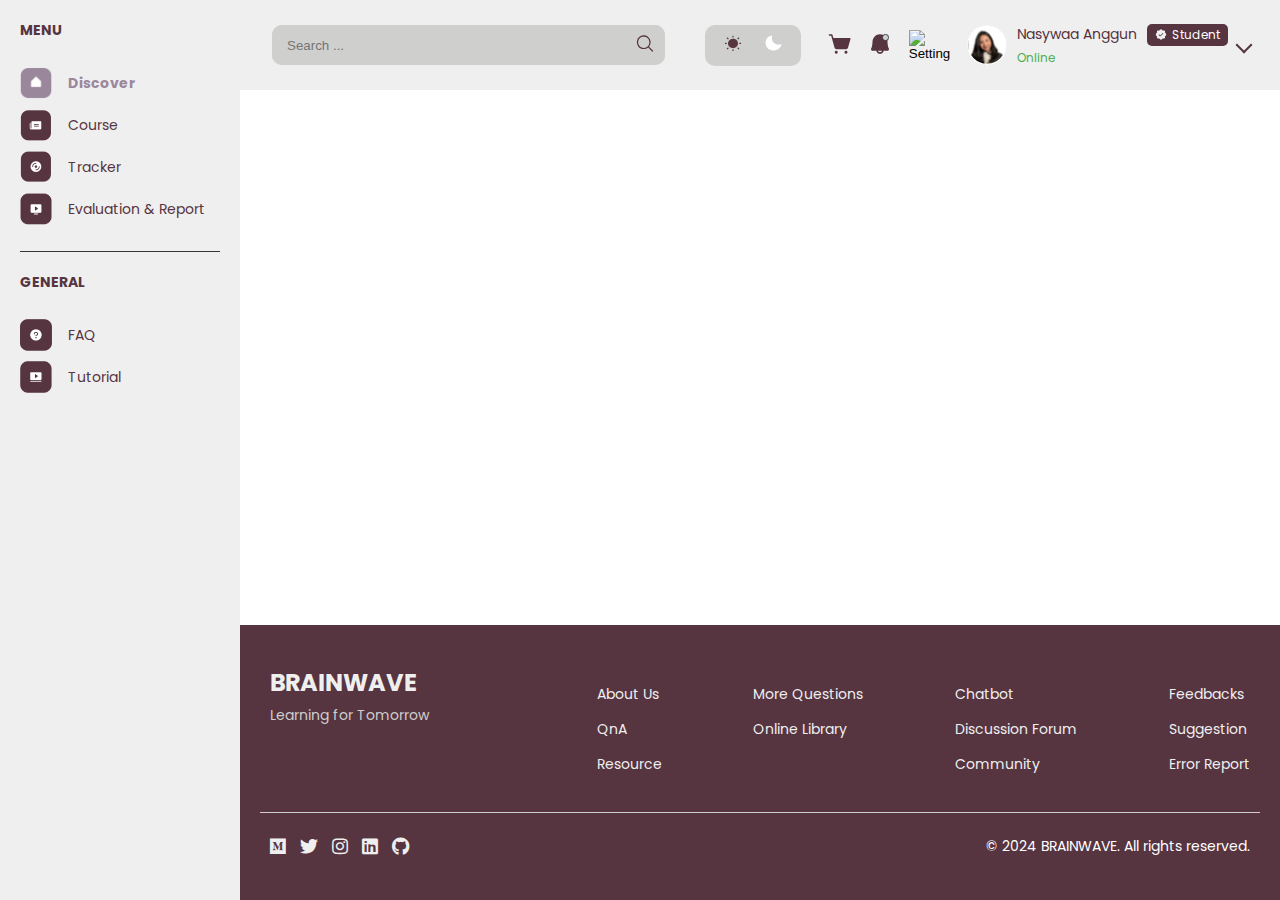
==== index.html @ f59d1aa6 "initial commit" ====
<!DOCTYPE html>
<html lang="en">
    <head>
        <meta charset="UTF-8">
        <!--supaya responsif diberbagai device-->
        <meta name="viewport" content="width=device-width, initial-scale=1.0"> 
        
        <!--bagaimana internet explorer merender-->
        <meta http-equiv="X-UA-Compatible" content="ie=edge">
        
        <!--menampilkan judul untuk tab-->
        <title>Brainwave - Discover</title>
        
        <!--menggunakan file CSS eksternal-->
        <link rel="stylesheet" href="style.css">
        
        <!--import font dan icon yang diinginkan-->
        <link href="https://fonts.googleapis.com/css2?family=Poppins:wght@400;600;700&display=swap" rel="stylesheet">
        <link rel="stylesheet" href="https://cdnjs.cloudflare.com/ajax/libs/font-awesome/5.15.3/css/all.min.css">
    </head>

    <body>
        <header>
            <nav class="navigation_bar">
                <div class="brainwave_logo">
                    <img src="assets/images/Logo Brainwave.svg" alt="Brainwave_Logo">
                </div>

                <div class="search_bar">
                    <input type="text" placeholder="Search ...">
                    <button class="search_icon">
                        <!--kalau icon gagal diload, maka akan mengeluarkan text search-->
                        <img src="assets/icons/Search.svg" alt="Search">
                    </button>
                </div>

                <div class="appearance_mode">
                    <button class="light_mode">
                        <img src="assets/icons/Light Mode.svg">
                    </button>
                    <button class="dark_mode">
                        <img src="assets/icons/Dark Mode.svg">
                    </button>
                </div>

                <div class="more_icons">
                    <button class="cart_icon">
                        <img src="assets/icons/Cart.svg" alt="Cart">
                    </button>

                    <button class="notification_icon">
                        <img src="assets/icons/Notification.svg" alt="Notification">
                    </button>

                    <button class="setting_icon">
                        <img src="assets/icons/setting.svg" alt="Setting">
                    </button>
                </div>

                <div class="user_info">
                    <img src="assets/icons/User Profile.svg" alt="User Profile" class="user_image">
                    <div class="user_details">
                        <div class="user_name_badge">
                            <span class="user_name">Nasywaa Anggun</span>
                            <div class="user_badge">
                                <img src="assets/icons/Verified.svg" alt="Verified" class="verified_icon">
                                <div class="user_role">Student</div>
                            </div>
                        </div>
                        <span class="user_status">Online</span>
                    </div>
                    <button class="dropdown_button">
                        <i class="arrow_down"></i>
                    </button>
                </div>                                           
            </nav>
        </header>

        <div class="main_layout">
            <aside class="sidebar">
                <div class="sidebar_menu">MENU</div>
                <ul class="menu">
                    <li><a href="index.html" class="menu-item discover active">
                        <img src="assets/icons/Discover Icon Click.png" alt="Discover Icon" class="menu-icon"> Discover
                    </a></li>
                    <li><a href="computational.html" class="menu-item course">
                        <img src="assets/icons/Course Icon.png" alt="Course Icon" class="menu-icon"> Course
                    </a></li>
                    <li><a href="tracker.html" class="menu-item tracker">
                        <img src="assets/icons/Tracker Icon.png" alt="Tracker Icon" class="menu-icon"> Tracker
                    </a></li>
                    <li><a href="evaluation.html" class="menu-item evaluation">
                        <img src="assets/icons/Evaluation Icon.png" alt="Evaluation Icon" class="menu-icon"> Evaluation & Report
                    </a></li>
                </ul>

                <hr class="hr-divider">
        
                <div class="sidebar_general">GENERAL</div>
                <ul class="general-menu">
                    <li><a href="faq.html" class="menu-item faq">
                        <img src="assets/icons/FAQ Icon.png" alt="FAQ Icon" class="menu-icon"> FAQ
                    </a></li>
                    <li><a href="tutorial.html" class="menu-item tutorial">
                        <img src="assets/icons/Tutorial Icon.png" alt="Tutorial Icon" class="menu-icon"> Tutorial
                    </a></li>
                </ul>
            </aside>
        </div>        

        <main>

        </main>

        <footer class="site_footer">
            <div class="footer_content">
                <!-- Bagian Kiri: Logo dan Slogan -->
                <div class="footer_logo_section">
                    <div class="footer_logo">BRAINWAVE</div>
                    <div class="footer_slogan">Learning for Tomorrow</div>
                </div>
        
                <!-- Bagian Tengah: Links -->
                <div class="footer_links">
                    <div class="footer_column">
                        <ul>
                            <li><a href="#">About Us</a></li>
                            <li><a href="#">QnA</a></li>
                            <li><a href="#">Resource</a></li>
                        </ul>
                    </div>
                    <div class="footer_column">
                        <ul>
                            <li><a href="#">More Questions</a></li>
                            <li><a href="#">Online Library</a></li>
                        </ul>
                    </div>
                    <div class="footer_column">
                        <ul>
                            <li><a href="#">Chatbot</a></li>
                            <li><a href="#">Discussion Forum</a></li>
                            <li><a href="#">Community</a></li>
                        </ul>
                    </div>
                    <div class="footer_column">
                        <ul>
                            <li><a href="#">Feedbacks</a></li>
                            <li><a href="#">Suggestion</a></li>
                            <li><a href="#">Error Report</a></li>
                        </ul>
                    </div>
                </div>
            </div>
        
            <hr class="footer_divider">
    
            <div class="footer_social_copyright">
                <div class="footer_social">
                    <a href="https://nasywaanaa.medium.com/"><i class="fab fa-medium"></i></a>
                    <a href="https://x.com/naslifecycle"><i class="fab fa-twitter"></i></a>
                    <a href="https://instagram.com/nasywaanaa"><i class="fab fa-instagram"></i></a>
                    <a href="https://www.linkedin.com/in/nasywaa-anggun-athiefah-987b72262/"><i class="fab fa-linkedin"></i></a>
                    <a href="https://github.com/nasywaanaa"><i class="fab fa-github"></i></a>
                </div>
                <div class="footer_copyright">
                    &copy; 2024 BRAINWAVE. All rights reserved.
                </div>
            </div>
        </footer>
        
    </body>
</html>
---- style.css ----
html, body {
    height: 100%;
}

/*Global Settings*/
body {
    font-family: 'Poppins', sans-serif;
    margin: 0;
    padding: 0;
    box-sizing: border-box;
    display: flex;
    flex-direction: column;
    min-height: 100vh;
}   

/*Navigation Bar*/
.navigation_bar {
    display: flex;
    align-items: center;
    justify-content: space-between; 
    background-color: #EFEFEF;
    padding: 0 20px; 
    height: 90px;
    gap: 20px; 
}

.brainwave_logo img {
    width: 200px;
    height: auto;
    max-width: 100%;
    display: block; 
}

/* Search Bar */
.search_bar {
    position: relative; 
    flex: 1;
    height: 40px;
    background-color: #CFCFCD;
    border-radius: 10px;
    display: flex;
    align-items: center;
    margin-left:32px;
}

.search_bar input {
    width: 100%; 
    height: 100%;
    background-color: #CFCFCD;
    border-radius: 10px;
    border: none;
    padding-left: 15px;
    padding-right: 40px;
    box-sizing: border-box;
}

.search_icon {
    position: absolute;
    right: 10px; 
    top: 50%; 
    transform: translateY(-50%);
    background: none;
    border: none;
    cursor: pointer;
    padding: 0;
}

.search_icon img {
    width: 20px;
    height: auto;
}

.appearance_mode {
    display: flex;
    align-items: center;
    justify-content: center;
    background-color: #CFCFCD;
    border-radius: 10px;
    padding: 5px;
    width: 86px;
    height: 31px;
    margin-left: 20px; 
    gap: 20px; 
}

.appearance_mode button {
    background: none;
    border: none;
    padding: 0;
    cursor: pointer;
}

.appearance_mode img {
    width: 20px;
    height: auto;
}

.more_icons{
    display: flex;
    align-items: center;
    justify-content: center;
    border-radius: 10px;
    padding: 5px;
    width: 86px;
    height: 31px;
    margin-left: 20px; 
    gap: 20px;     
}

.more_icons button {
    background: none;
    border: none;
    padding: 0;
    cursor: pointer;
}

/*User Info*/
.user_info {
    display: flex;
    align-items: center;
    gap: 10px; 
    background-color: #EFEFEF;
    padding: 10px; 
    border-radius: 10px;
}

.user_image {
    width: 40px; 
    height: 40px;
    border-radius: 50%;
}

.user_details {
    display: flex;
    flex-direction: column;
    align-items: flex-start;
    gap: 3px; 
}

.user_name_badge {
    display: flex;
    align-items: center;
    gap: 10px; 
}

.user_name {
    font-size: 14px;
    color: #563440;
}

.user_badge {
    display: flex;
    align-items: center; 
    gap: 5px;
    background-color: #563440;
    color: white;
    padding: 2px 8px;
    border-radius: 5px;
    font-size: 12px;
}

.verified_icon {
    width: 12px; 
    height: auto;
}

.user_role {
    display: inline-block;
}

.user_status {
    font-size: 12px;
    color: #4CAF50; 
    margin-top: 0; 
}

.dropdown_button {
    background: none;
    border: none;
    cursor: pointer;
    padding: 0;
    display: flex;
    align-items: center;
}

.arrow_down {
    border: solid #563440;
    border-width: 0 2px 2px 0;
    display: inline-block;
    padding: 5px;
    transform: rotate(45deg);
}

/*Sidebar*/
.sidebar {
    background-color: #EFEFEF;
    padding: 20px;
    width: 200px;
    height: 100vh; 
    display: flex;
    flex-direction: column;
    justify-content: flex-start;
    position: fixed;
    top: 0;
    left: 0;
}

.sidebar_menu, .sidebar_general {
    font-weight: bold;
    font-size: 14px;
    color: #563540;
    margin-bottom: 10px;
}

.sidebar_general {
    margin-top: 10px; 
    margin-bottom: 10px; 
}

.hr-divider {
    border: none;
    border-top: 1px solid #34373C; 
    margin: 10px 0; 
    width: 100%; 
    margin-left: auto; 
    margin-right: auto;
}

ul.menu, ul.general-menu {
    list-style: none; 
    padding: 0;
}

li {
    margin-bottom: 10px;
}

ul.menu li:last-child {
    margin-bottom: 0px;
}

.menu-item {
    text-decoration: none; 
    color: #563440; 
    display: flex; 
    align-items: center;
    gap: 16px; 
    font-size: 14px;
}

.menu-item:hover {
    color: #7A3B69; 
    font-weight: bold;
}

.menu-icon {
    width: 32px;
    height: 32px;
}

.menu-item.active {
    font-weight: bold;
    color: #9A879C; 
}

/*Main Layout*/
.main_layout {
    flex-grow: 1;
    margin-left: 200px;
    padding: 20px;
}

/* Footer Styling */
.site_footer {
    background-color: #563440;
    color: #EFEFEF; 
    padding: 40px 20px;
    font-family: 'Poppins', sans-serif;
    max-width: calc(100% - 280px);
    margin-left: auto; 
    margin-right: 0;
    width: 100%;
}

.footer_content {
    display: flex;
    justify-content: space-between;
    flex-wrap: wrap;
    max-width: 1200px;
    margin: 0 auto;
    padding: 0 10px;
}


.footer_logo_section {
    flex: 1;
}

.footer_logo {
    font-size: 24px;
    font-weight: bold;
}

.footer_slogan {
    font-size: 14px;
    margin-top: 5px;
    color: #CFCFCD;
}

.footer_links {
    display: flex;
    flex: 2;
    justify-content: space-between;
}

.footer_column ul {
    list-style: none;
    padding: 0;
}

.footer_column li {
    margin-bottom: 10px;
}

.footer_column a {
    text-decoration: none;
    color: #EFEFEF;
    font-size: 14px;
}

.footer_column a:hover {
    font-weight: bold;
}

.footer_divider {
    border: none;
    border-top: 1px solid #CFCFCD;
    margin: 20px 0;
}

.footer_social_copyright {
    display: flex;
    justify-content: space-between;
    align-items: center;
    max-width: 1200px;
    margin: 0 auto;
    padding: 0 10px;
}

.footer_social a {
    color: #EFEFEF;
    margin-right: 10px;
    font-size: 18px;
}

.footer_social a:hover {
    color: #9A879C; 
    font-weight: bold;
}

.footer_copyright {
    font-size: 14px;
    color: #FFFF;
}
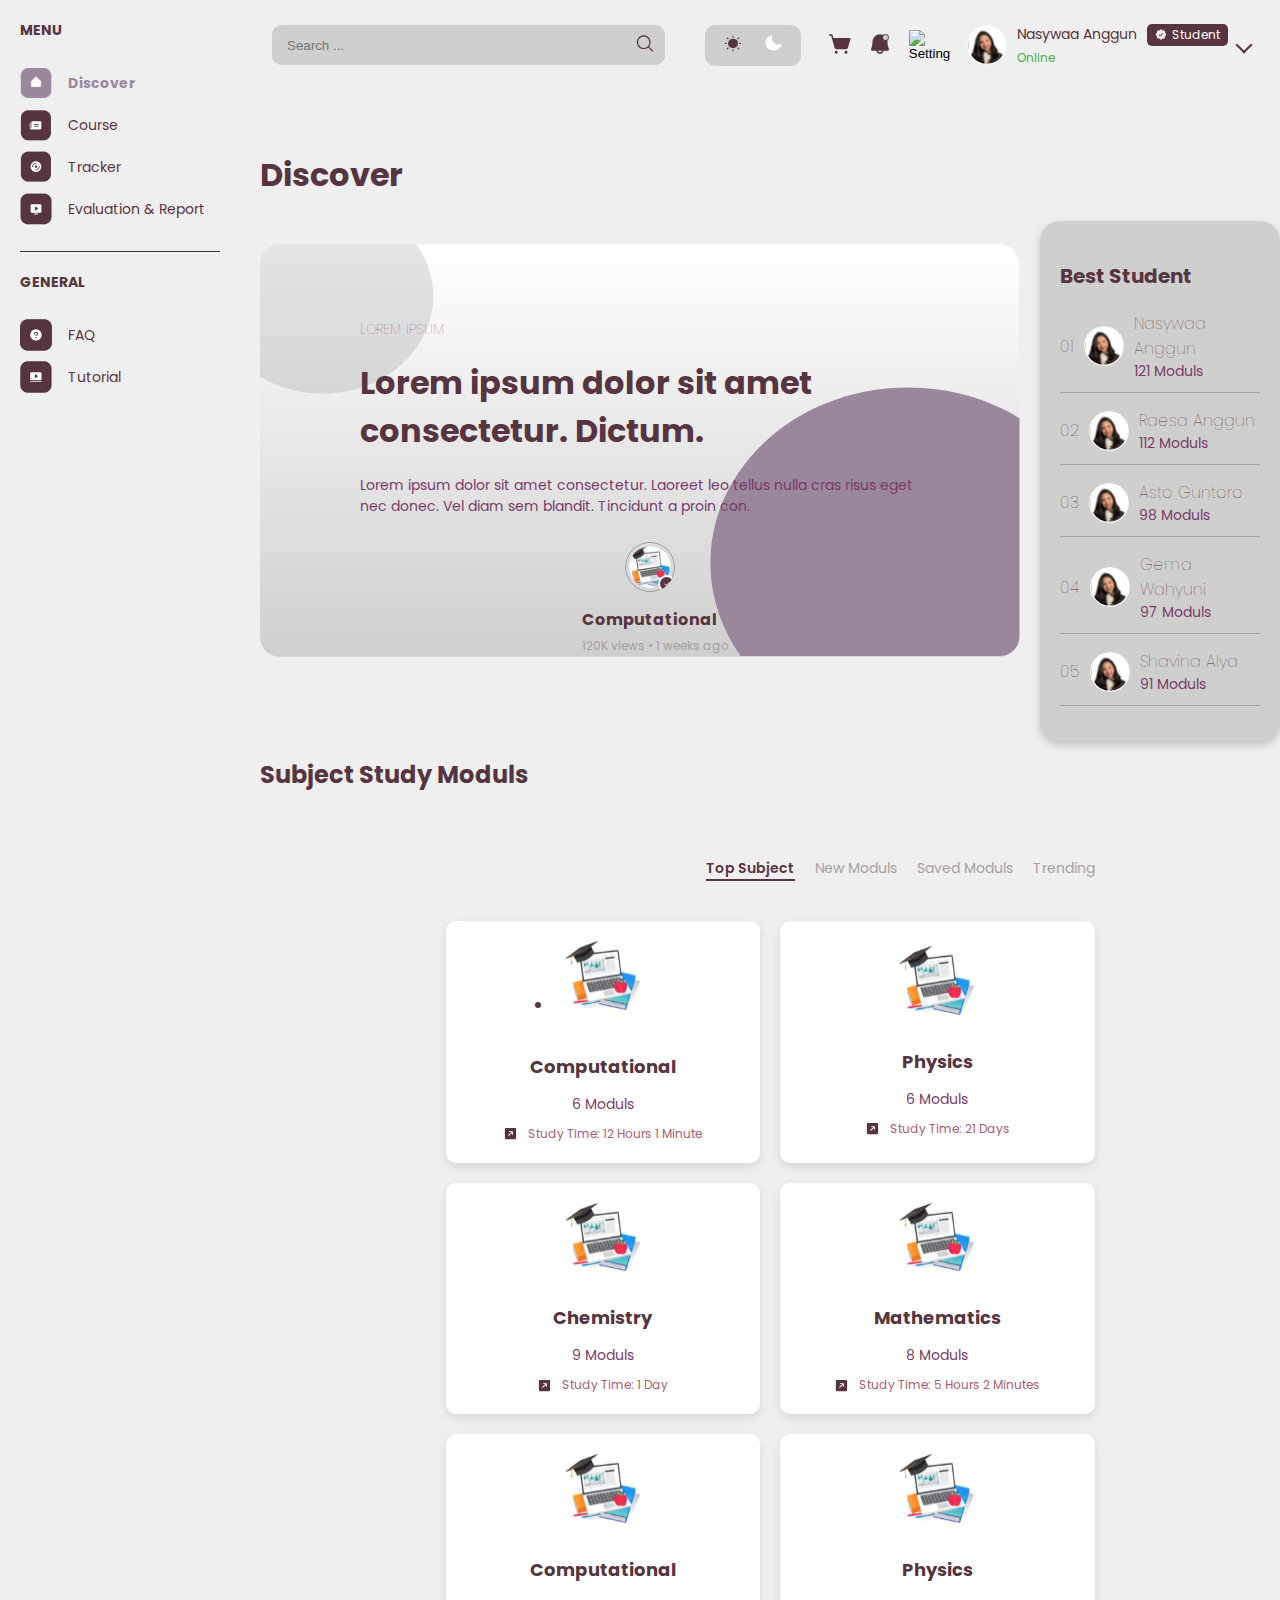
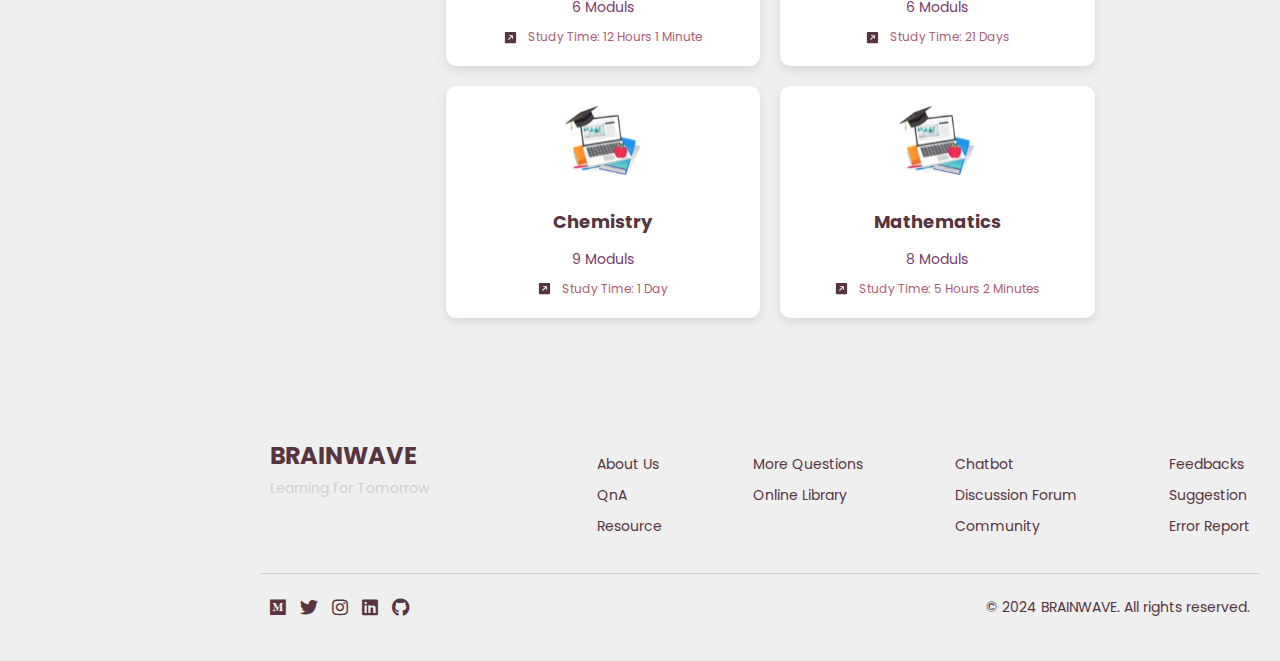
==== commit 4da4c9e2: "update discover, subject, faq, tutorial" ====
--- a/index.html
+++ b/index.html
@@ -108,9 +108,193 @@
             </aside>
         </div>        
 
+        <div class="discover_heading">
+            <h1>Discover</h1>
+        </div>
+
+
         <main>
-
+            <div class="discover_main">
+                <div class="slider">
+                    <div class="slide active">
+                        <div class="content">
+                            <h4>LOREM IPSUM</h4>
+                            <h1>Lorem ipsum dolor sit amet consectetur. Dictum.</h1>
+                            <p>Lorem ipsum dolor sit amet consectetur. Laoreet leo tellus nulla cras risus eget nec donec. Vel diam sem blandit. Tincidunt a proin con.</p>
+                            <div class="course-info">
+                                <img src="assets/icons/Computational.svg" alt="Computational">
+                                <div>
+                                    <h5>Computational</h5>
+                                    <p>120K views &bull; 1 weeks ago</p>
+                                </div>
+                            </div>
+                        </div>
+                    </div>
+                </div>
+                <div class="best-student">
+                    <h3>Best Student</h3>
+                    <ul>
+                        <li>
+                            <span class="student-rank">01</span>
+                            <img src="assets/icons/User Profile.svg" alt="Nasywaa Anggun" class="student-img">
+                            <div class="student-details">
+                                <span class="student-name">Nasywaa Anggun</span>
+                                <span class="student-income">121 Moduls</span>
+                            </div>
+                        </li>
+                        <li>
+                            <span class="student-rank">02</span>
+                            <img src="assets/icons/User Profile.svg" alt="Raesa Anggun" class="student-img">
+                            <div class="student-details">
+                                <span class="student-name">Raesa Anggun</span>
+                                <span class="student-income">112 Moduls</span>
+                            </div>
+                        </li>
+                        <li>
+                            <span class="student-rank">03</span>
+                            <img src="assets/icons/User Profile.svg" alt="Asto Guntoro" class="student-img">
+                            <div class="student-details">
+                                <span class="student-name">Asto Guntoro</span>
+                                <span class="student-income">98 Moduls</span>
+                            </div>
+                        </li>
+                        <li>
+                            <span class="student-rank">04</span>
+                            <img src="assets/icons/User Profile.svg" alt="Gema Wahyuni" class="student-img">
+                            <div class="student-details">
+                                <span class="student-name">Gema Wahyuni</span>
+                                <span class="student-income">97 Moduls</span>
+                            </div>
+                        </li>
+                        <li>
+                            <span class="student-rank">05</span>
+                            <img src="assets/icons/User Profile.svg" alt="Shavina Alya" class="student-img">
+                            <div class="student-details">
+                                <span class="student-name">Shavina Alya</span>
+                                <span class="student-income">91 Moduls</span>
+                            </div>
+                        </li>
+                    </ul>
+                </div>
+                
+            </div>
+        </main>   
+        
+        <div class="subject_heading">
+            <h1>Subject Study Moduls</h1>
+        </div>
+
+        <main>
+            <div class="subject_study_moduls">
+                <div class="subject_heading">
+                    <div class="tabs">
+                        <span class="active">Top Subject</span>
+                        <span>New Moduls</span>
+                        <span>Saved Moduls</span>
+                        <span>Trending</span>
+                    </div>
+                </div>
+                
+                <div class="subjects_grid">
+                    <!-- Individual Subject Cards -->
+                    <div class="subject_card">
+                        <li><a href="computational.html" class="menu-item faq">
+                            <img src="assets/icons/Computer.svg" alt="Mathematics" class="subject_img">
+                        </a></li>
+                        <div class="subject_details">
+                            <h3>Computational</h3>
+                            <p>6 Moduls</p>
+                            <div class="study_info">
+                                <img src="assets/icons/Study Time.svg" alt="Study Time Icon">
+                                <span>Study Time: 12 Hours 1 Minute</span>
+                            </div>
+                        </div>
+                    </div>
+    
+                    <div class="subject_card">
+                        <img src="assets/icons/Computer.svg" alt="Physics" class="subject_img">
+                        <div class="subject_details">
+                            <h3>Physics</h3>
+                            <p>6 Moduls</p>
+                            <div class="study_info">
+                                <img src="assets/icons/Study Time.svg" alt="Study Time Icon">
+                                <span>Study Time: 21 Days</span>
+                            </div>
+                        </div>
+                    </div>
+    
+                    <div class="subject_card">
+                        <img src="assets/icons/Computer.svg" alt="Chemistry" class="subject_img">
+                        <div class="subject_details">
+                            <h3>Chemistry</h3>
+                            <p>9 Moduls</p>
+                            <div class="study_info">
+                                <img src="assets/icons/Study Time.svg" alt="Study Time Icon">
+                                <span>Study Time: 1 Day</span>
+                            </div>
+                        </div>
+                    </div>
+                    <div class="subject_card">
+                        <img src="assets/icons/Computer.svg" alt="Chemistry" class="subject_img">
+                        <div class="subject_details">
+                            <h3>Mathematics</h3>
+                            <p>8 Moduls</p>
+                            <div class="study_info">
+                                <img src="assets/icons/Study Time.svg" alt="Study Time Icon">
+                                <span>Study Time: 5 Hours 2 Minutes</span>
+                            </div>
+                        </div>
+                    </div>
+                    <div class="subject_card">
+                        <img src="assets/icons/Computer.svg" alt="Mathematics" class="subject_img">
+                        <div class="subject_details">
+                            <h3>Computational</h3>
+                            <p>6 Moduls</p>
+                            <div class="study_info">
+                                <img src="assets/icons/Study Time.svg" alt="Study Time Icon">
+                                <span>Study Time: 12 Hours 1 Minute</span>
+                            </div>
+                        </div>
+                    </div>
+    
+                    <div class="subject_card">
+                        <img src="assets/icons/Computer.svg" alt="Physics" class="subject_img">
+                        <div class="subject_details">
+                            <h3>Physics</h3>
+                            <p>6 Moduls</p>
+                            <div class="study_info">
+                                <img src="assets/icons/Study Time.svg" alt="Study Time Icon">
+                                <span>Study Time: 21 Days</span>
+                            </div>
+                        </div>
+                    </div>
+    
+                    <div class="subject_card">
+                        <img src="assets/icons/Computer.svg" alt="Chemistry" class="subject_img">
+                        <div class="subject_details">
+                            <h3>Chemistry</h3>
+                            <p>9 Moduls</p>
+                            <div class="study_info">
+                                <img src="assets/icons/Study Time.svg" alt="Study Time Icon">
+                                <span>Study Time: 1 Day</span>
+                            </div>
+                        </div>
+                    </div>
+                    <div class="subject_card">
+                        <img src="assets/icons/Computer.svg" alt="Chemistry" class="subject_img">
+                        <div class="subject_details">
+                            <h3>Mathematics</h3>
+                            <p>8 Moduls</p>
+                            <div class="study_info">
+                                <img src="assets/icons/Study Time.svg" alt="Study Time Icon">
+                                <span>Study Time: 5 Hours 2 Minutes</span>
+                            </div>
+                        </div>
+                    </div>
+                </div>
+            </div>
         </main>
+
 
         <footer class="site_footer">
             <div class="footer_content">
--- a/style.css
+++ b/style.css
@@ -145,14 +145,14 @@
 
 .user_name {
     font-size: 14px;
-    color: #563440;
+    color: #563540;
 }
 
 .user_badge {
     display: flex;
     align-items: center; 
     gap: 5px;
-    background-color: #563440;
+    background-color: #563540;
     color: white;
     padding: 2px 8px;
     border-radius: 5px;
@@ -184,7 +184,7 @@
 }
 
 .arrow_down {
-    border: solid #563440;
+    border: solid #563540;
     border-width: 0 2px 2px 0;
     display: inline-block;
     padding: 5px;
@@ -241,7 +241,7 @@
 
 .menu-item {
     text-decoration: none; 
-    color: #563440; 
+    color: #563540; 
     display: flex; 
     align-items: center;
     gap: 16px; 
@@ -270,18 +270,23 @@
     padding: 20px;
 }
 
-/* Footer Styling */
+/* Footer */
 .site_footer {
-    background-color: #563440;
-    color: #EFEFEF; 
+    margin-top: 50px;
+}
+
+.site_footer {
+    background-color: #CFCFCD;
+    color: #EFEFEF;
     padding: 40px 20px;
     font-family: 'Poppins', sans-serif;
     max-width: calc(100% - 280px);
-    margin-left: auto; 
+    margin-left: auto;
     margin-right: 0;
     width: 100%;
-}
-
+    position: relative;
+    bottom: 0;
+}
 .footer_content {
     display: flex;
     justify-content: space-between;
@@ -362,3 +367,1103 @@
     font-size: 14px;
     color: #FFFF;
 }
+
+/*Quiz page*/
+body, .quiz_box, .question_label, .input_label, .output_label, .answer_label, 
+.quiz_navigation button, .sidebar, .site_footer, .server_time_container, 
+.number {
+    background-color: #EFEFEF;
+    color: #563540; 
+}
+
+.quiz_navigation .retry_button, .quiz_navigation .back_button {
+    background-color: #EFEFEF; 
+    color: #563540;
+}
+
+.quiz_navigation .check_button, .quiz_navigation .next_button {
+    background-color: #563540; 
+    color: white; 
+}
+
+.footer_social a, .footer_column a {
+    color: #563540; 
+}
+
+.menu-item, .footer_copyright {
+    color: #563540;
+}
+
+.sidebar {
+    background-color: #EFEFEF; 
+}
+
+.site_footer {
+    background-color: #EFEFEF; 
+}
+
+
+.number {
+    background-color: rgba(86, 53, 64, 0.42); 
+}
+
+.number.green {
+    background-color: green !important;
+    color: white !important;
+}
+
+.number.orange {
+    background-color: orange !important;
+    color: white !important;
+}
+
+.number.red {
+    background-color: red !important;
+    color: white !important;
+}
+
+.number.active {
+    background-color: #563540 !important; /* Original active purple color */
+}
+
+
+.question_label, .input_label, .output_label, .answer_label {
+    background-color: #563540;
+    color: white;
+}
+
+.quiz_heading {
+    margin-left: 260px; 
+    margin-top: 0px;
+}
+
+.quiz_heading h1 {
+    font-size: 40px;
+    color: #563540;
+    margin-top: 0px;
+    padding-top: 0px;
+}
+
+main {
+    display: flex;
+    justify-content: space-between;
+    margin-left: 260px;
+    max-width: calc(100% - 240px); 
+    padding-top: 0px;
+    margin-top: 0px;
+}
+
+.quiz_box {
+    background-color: #CFCFCD;
+    padding: 20px;
+    border-radius: 20px;
+    box-shadow: 0 4px 8px rgba(0, 0, 0, 0.2);
+    width: 100%;
+    max-width: 800px; 
+    height: auto;
+    text-align: left;
+    margin-bottom: 40px; 
+}
+
+.quiz_box h2,
+.quiz_box .time_limit,
+.quiz_box .memory_limit {
+    text-align: center; 
+    color: #563540; 
+}
+
+
+.question_label, .input_label, .output_label, .answer_label {
+    display: inline-block;
+    background-color: #563540;
+    color: white;
+    width: 97px;  
+    height: 22px;  
+    font-weight: bold;
+    text-align: center;
+    border-radius: 5px;
+    margin-bottom: 10px;
+    font-size: 14px; 
+    line-height: 22px;
+}
+
+textarea {
+    width: 100%; 
+    padding: 10px;
+    border-radius: 10px;
+    border: none;
+    background-color: #EFEFEF;
+    resize: none; 
+    overflow: hidden; 
+    font-size: 16px;
+    box-sizing: border-box;
+    min-height: 50px; 
+    margin-bottom: 20px; 
+}
+
+.quiz_navigation {
+    display: flex;
+    justify-content: flex-end; 
+    gap: 10px; 
+    justify-content: space-between;
+}
+
+.quiz_navigation_left, .quiz_navigation_right {
+    display: flex;
+    gap: 10px;
+}
+
+.quiz_navigation_left {
+    justify-content: flex-start;
+}
+
+.quiz_navigation_right {
+    justify-content: flex-end;
+}
+
+.quiz_navigation button {
+    padding: 10px 20px;
+    background-color: #563540;
+    color: white;
+    width: 150px; 
+    height: 40px;
+    border: none;
+    border-radius: 10px;
+    margin: 10px 0; 
+    cursor: pointer;
+    font-weight: bold;
+    font-size: 14px;
+}
+
+.quiz_navigation button:hover {
+    background-color: #9A879C;
+    color: #FFFFFF;
+}
+
+.quiz_navigation .check_button, 
+.quiz_navigation .next_button {
+    width: 150px; 
+}
+
+.quiz_navigation .retry_button, 
+.quiz_navigation .back_button {
+    background-color: #FFFFFF; 
+    color: #563540; 
+}
+
+.quiz_sidebar {
+    width: 30%; 
+    margin-left: 20px;
+}
+
+.question_info_box {
+    background-color: #CFCFCD;
+    padding: 20px;
+    border-radius: 10px;
+    box-shadow: 0 4px 8px rgba(0, 0, 0, 0.2);
+    margin-bottom: 20px;
+    color: #563540;
+}
+
+.question_numbers {
+    margin-bottom: 20px;
+}
+
+.numbers_grid {
+    display: grid;
+    grid-template-columns: repeat(5, 1fr); 
+    gap: 10px;
+}
+
+.number {
+    padding: 10px;
+    background-color: rgba(86, 53, 64, 0.42);
+    color: #FFFF;
+    border: none;
+    border-radius: 5px;
+    cursor: pointer;
+    text-align: center;
+    font-size: 14px;
+    width: 40px;
+    height: 40px;
+}
+
+.number.active {
+    background-color: #563540;
+    color: white;
+}
+
+.number:hover{
+    background-color: #563540;
+}
+
+.exam_info {
+    margin-top: 20px;
+    background-color: #CFCFCD;
+    color: #563540;
+}
+
+
+.server_time_container {
+    background-color: #9A879C;
+    color: white;
+    border-radius: 30px;
+    display: flex;
+    justify-content: space-between;
+    align-items: center;
+    height: 55px; 
+    padding: 0 15px;
+    box-sizing: border-box;
+    line-height: 55px; 
+    margin-bottom: 20px;
+}
+
+
+.server_time {
+    font-size: 14px;
+    font-weight: bold;
+}
+
+.course_info, .exam_type {
+    margin-top: 20px; 
+}
+
+.course_info p, .exam_type p {
+    font-size: 12px;
+    color: #563540;
+    margin-bottom: 0px; 
+}
+
+.course_info strong, .exam_type strong {
+    font-size: 14px;
+    color: #563540;
+    margin-top: 0; 
+    line-height: 1.2; 
+}
+
+.grade_box {
+    background-color: #9A879C; /* Match the color from the second image */
+    border-radius: 10px;
+    padding: 20px;
+    text-align: left;
+    margin-top: 20px;
+    box-shadow: 0 4px 8px rgba(0, 0, 0, 0.2);
+    width: 100%;
+    box-sizing: border-box;
+}
+
+.grade_row, .case_row {
+    display: flex;
+    justify-content: space-between;
+    align-items: center;
+    margin-bottom: 8px;
+}
+
+.grade_title {
+    display: inline-block;
+    background-color: #563540;
+    color: white;
+    width: 97px;  
+    height: 22px;  
+    font-weight: bold;
+    text-align: center;
+    border-radius: 5px;
+    margin-bottom: 10px;
+    font-size: 14px; 
+    line-height: 22px;
+}
+
+.grade_value {
+    color: #563540;
+    font-size: 16px;
+    font-weight: bold;
+}
+
+.case_label {
+    color: #563540;
+    font-size: 14px;
+}
+
+.case_value {
+    color: #563540;
+    font-size: 14px;
+}
+
+/*Evaluation*/
+.report_overview {
+    display: grid;
+    grid-template-columns: repeat(4, 1fr); /* Tampilkan 4 kolom */
+    grid-gap: 20px;
+    width: 100%;
+    margin-top: 10px;
+    margin-bottom: 10px;
+}
+
+.evaluation_heading {
+    margin-left: 260px; 
+    margin-top: 0px;
+}
+
+.report_overview {
+    display: grid;
+    grid-template-columns: repeat(4, 1fr); /* Membagi ruang menjadi 4 bagian yang sama */
+    grid-gap: 40px; /* Jarak antar kotak */
+    width: 98%; /* Memanfaatkan lebar penuh */
+    margin-top: 10px;
+}
+
+.overview_card {
+    background-color: #CFCFCD;
+    padding: 10px;
+    height: 110px;
+    border-radius: 20px;
+    box-shadow: 0 2px 10px rgba(0, 0, 0, 0.2);
+    text-align: left;
+    position: relative;
+    width: 100%; /* Membuat card menyesuaikan dengan lebar kolom grid */
+}
+
+.overview_title {
+    display: flex;
+    align-items: center; /* Supaya gambar dan teks sejajar vertikal */
+    margin-bottom: 10px; /* Beri jarak antara judul dan paragraf */
+}
+
+.menu-icon-evaluation {
+    width: 32px;
+    height: 32px;
+    margin-right: 10px; /* Beri jarak antara ikon dan teks */
+}
+
+.overview_card h3 {
+    font-size: 14px;
+    color: #563540;
+    margin: 0;
+    text-align: left;
+    font-weight: lighter;
+}
+
+.overview_card p {
+    font-size: 20px;
+    color: #563540;
+    margin: 20px 0;
+    text-align: left;
+}
+
+.overview_card span {
+    font-size: 12px;
+    color: green;
+    position: absolute; /* Memungkinkan span untuk dipindahkan lebih ke bawah */
+    bottom: 10px; /* Jarak dari bawah */
+    left: 10px; /* Jarak dari kiri */
+}
+
+.main_stats_section {
+    display: flex;
+    gap: 20px; /* Memberi jarak antara stats_section dan tasks_section */
+    justify-content: space-between;
+    width: calc(100% - 40px);
+    width: 100%; /* Memenuhi lebar layar */
+}
+
+.stats_section {
+    flex: 2; /* Sesuaikan proporsi stats_section, semakin besar nilainya semakin besar kolom */
+    background-color: #CFCFCD;
+    border-radius: 20px;
+    padding: 20px;
+    box-shadow: 0 2px 10px rgba(0, 0, 0, 0.2);
+    max-height: 600px; /* Batas tinggi */
+    overflow: hidden; /* Cegah overflow konten */
+}
+
+.tasks_section {
+    flex: 1;
+    background-color: transparent;
+    border-radius: 20px;
+    padding: 20px;
+    box-shadow: 0 2px 10px rgba(0, 0, 0, 0.2);
+    display: flex;
+    flex-direction: column;
+    align-items: center; /* Ensure content is centered */
+}
+
+.tasks_section canvas {
+    margin-bottom: 20px;
+    width: 100%; /* Ensure the canvas uses available width */
+    height: 300px; /* Ensure it has enough height */
+}
+
+
+canvas {
+    display: block;
+    max-width: 100%; /* Pastikan chart menyesuaikan lebar */
+    height: auto; /* Sesuaikan tinggi otomatis */
+}
+
+.chart-container {
+    height: 400px; /* Tinggi tetap untuk chart */
+    width: 100%;
+}
+
+.chart-title {
+    font-size: 24px;
+    font-weight: 600;
+    color: #563540;
+    margin-bottom: 20px;
+}
+
+.tabs {
+    display: flex;         /* Tambahkan ini untuk membuat elemen fleksibel */
+    justify-content: flex-start; /* Ini akan menempatkan tabs di kiri */
+    gap: 20px;
+    margin-bottom: 20px;
+}
+
+
+.tabs span {
+    font-size: 16px;
+    color: #a7a0a0;
+    cursor: pointer;
+}
+
+.tabs span.active {
+    font-weight: bold;
+    color: #563540;
+    border-bottom: 2px solid #563540;
+}
+
+.legend {
+    display: flex;
+    justify-content: center;
+    margin-top: 10px;
+}
+
+.legend-item {
+    display: flex;
+    align-items: center;
+    margin-right: 20px;
+}
+
+.legend-item span {
+    margin-left: 5px;
+    font-size: 14px;
+    color: #563540;
+}
+
+.tasks_section {
+    flex: 1;
+    background-color: #CFCFCD;
+    border-radius: 20px;
+    padding: 20px;
+    box-shadow: 0 2px 10px rgba(0, 0, 0, 0.2);
+    display: flex;
+    flex-direction: column;
+    align-items: center;
+}
+
+.tasks_section canvas {
+    margin-bottom: 20px;
+}
+
+ul {
+    list-style: none;
+    padding: 0;
+    text-align: left;
+}
+
+ul li {
+    margin-bottom: 10px;
+    font-size: 14px;
+    color: #563540;
+}
+
+ul li .dot {
+    display: inline-block;
+    width: 10px;
+    height: 10px;
+    border-radius: 50%;
+    margin-right: 10px;
+}
+
+ul li .dot.correct {
+    background-color: #5B2245;
+}
+
+ul li .dot.wrong {
+    background-color: #AA5D71;
+}
+
+ul li .dot.not-answered {
+    background-color: #C0A5A6;
+}
+
+/*Discover*/
+.discover_heading {
+    margin-left: 260px; 
+    margin-top: 0px;
+}
+
+/* Main container to hold the slider and best student section */
+.discover_main {
+    display: flex;
+    align-items: stretch;  /* Ensures both sections stretch to the same height */
+    gap: 20px; 
+}
+
+/* Slider settings */
+
+.docover_main{
+    display: flex;
+    align-items: stretch;  /* Ensures both sections stretch to the same height */
+    gap: 20px; 
+}
+
+.slider {
+    flex: 3; /* Allows more space for the slider */
+    height: 300px;
+    background-image: url('assets/icons/Discover.svg');
+    background-size: contain;
+    background-position: right;
+    background-repeat: no-repeat;
+    border-radius: 20px;
+    padding: 80px;
+    grid-gap: 20px;
+}
+
+.slide {
+    width: 100%;
+    display: flex;
+    align-items: center;
+    justify-content: space-between;
+}
+
+.content {
+    flex: 1;
+    padding-left: 20px;
+}
+
+.content h4 {
+    font-size: 14px;
+    color: #AA5D71;
+    font-weight: lighter;
+}
+
+.content h1 {
+    font-size: 32px;
+    color: #563540;
+    margin-top: 10px;
+    margin-bottom: 20px;
+    font-weight: bold;
+}
+
+.content p {
+    font-size: 14px;
+    color: #7A3B69;
+}
+
+.course-info {
+    display: flex;
+    align-items: center;
+    margin-top: 20px;
+}
+
+.course-info img {
+    width: 50px;
+    height: 50px;
+    border-radius: 50%;
+    padding: 5px;
+}
+
+.course-info h5 {
+    font-size: 16px;
+    color: #563540;
+    margin: 0 0 5px 10px;
+}
+
+.course-info p {
+    font-size: 12px;
+    color: #A7A0A0;
+    margin: 0 0 0 10px;
+}
+
+.best-student {
+    flex: 1;
+    background-color: #CFCFCD;
+    box-shadow: 0 4px 8px rgba(0, 0, 0, 0.2);
+    border-radius: 20px;
+    padding: 20px;
+    text-align: left;
+}
+
+.best-student h3 {
+    font-size: 20px;
+    color: #563540;
+    margin-bottom: 20px;
+    text-align: left;
+    font-weight: bold;
+}
+
+.best-student ul {
+    list-style: none;
+    padding: 0;
+    margin: 0;
+}
+
+.best-student li {
+    display: flex;
+    align-items: center;
+    margin-bottom: 15px;
+    border-bottom: 1px solid rgba(0, 0, 0, 0.2);
+    padding-bottom: 10px;
+}
+
+.student-rank {
+    font-size: 16px;
+    color: #563540;
+    margin-right: 10px;
+    font-weight: lighter;
+}
+
+.student-img {
+    width: 40px;
+    height: 40px;
+    border-radius: 50%;
+    margin-right: 10px;
+}
+
+.student-details {
+    flex: 1;
+}
+
+.student-name {
+    display: block;
+    font-size: 16px;
+    color: #563540;
+    font-weight: lighter;
+}
+
+.student-income {
+    font-size: 14px;
+    color: #7A3B69;
+}
+
+.subject_heading {
+    margin-left: 260px; 
+    margin-top: 0px;
+}
+
+/* Subject Study Moduls Section */
+.subject_study_moduls {
+    padding: 30px;
+    max-width: 1200px;
+    margin: 0 auto;
+}
+
+.subject_heading {
+    display: flex;
+    justify-content: space-between;
+    align-items: center;
+    margin-bottom: 20px;
+}
+
+.subject_heading h1 {
+    font-size: 24px;
+    color: #563540;
+}
+
+.subject_heading .tabs {
+    display: flex;
+    gap: 20px;
+}
+
+.subject_heading .tabs span {
+    font-size: 14px;
+    color: #A7A0A0;
+    cursor: pointer;
+}
+
+.subject_heading .tabs {
+    display: flex;
+    justify-content: flex-start; /* Ini akan meratakan tabs ke kiri */
+    gap: 20px;
+}
+
+.subject_heading .tabs span.active {
+    color: #563540;
+    font-weight: 600;
+    border-bottom: 2px solid #563540;
+}
+
+/* Subject Cards Grid */
+.subjects_grid {
+    display: grid;
+    grid-template-columns: repeat(auto-fit, minmax(250px, 1fr));
+    gap: 20px;
+}
+
+/* Subject Card */
+.subject_card {
+    background-color: white;
+    border-radius: 10px;
+    box-shadow: 0 4px 10px rgba(0, 0, 0, 0.1);
+    padding: 20px;
+    text-align: center;
+    position: relative;
+    transition: all 0.3s ease-in-out;
+    display: flex;
+    flex-direction: column;
+    justify-content: center;
+    align-items: center;
+}
+
+.subject_card:hover {
+    transform: translateY(-10px);
+    box-shadow: 0 6px 15px rgba(0, 0, 0, 0.2);
+}
+
+.subject_img {
+    width: 100px;
+    height: auto;
+    margin-bottom: 15px;
+}
+
+.subject_details h3 {
+    font-size: 18px;
+    color: #563540;
+    margin-bottom: 10px;
+}
+
+.subject_details p {
+    font-size: 14px;
+    color: #7A3B69;
+    margin-bottom: 10px;
+}
+
+.study_info {
+    display: flex;
+    align-items: center;
+    justify-content: center;
+    gap: 10px;
+    font-size: 12px;
+    color: #AA5D71;
+}
+
+.study_info img {
+    width: 15px;
+    height: 15px;
+}
+
+/* Bookmark icon */
+.bookmark_icon {
+    position: absolute;
+    top: 10px;
+    right: 10px;
+    width: 20px;
+    height: 20px;
+    cursor: pointer;
+}
+
+/* Responsive */
+@media (max-width: 768px) {
+    .subjects_grid {
+        grid-template-columns: repeat(auto-fit, minmax(200px, 1fr));
+    }
+
+    .subject_card {
+        padding: 15px;
+    }
+
+    .subject_img {
+        width: 80px;
+    }
+}
+
+/*Computational*/
+.computational_heading {
+    margin-left: 260px; 
+    margin-top: 0px;
+}
+.course-details-container {
+    display: flex;
+    gap: 20px; /* Memberi jarak antara course-meta dan course-stats */
+}
+
+.course-details-container {
+    display: grid;
+    grid-template-columns: 2fr 1fr; /* Membagi kolom menjadi dua bagian, 2:1 */
+    align-items: left;
+    background-color: #CFCFCD;
+    padding: 20px;
+    border-radius: 20px;
+    box-shadow: 0 4px 8px rgba(0, 0, 0, 0.1);
+    gap: 20px; /* Memberikan jarak antara kolom info dan statistik */
+    max-width: 95%;
+}
+
+.course-info {
+    display: flex;
+    flex-direction: column;
+    gap: 10px;
+}
+
+.course-meta {
+    display: grid;
+    grid-template-columns: 1fr 1fr; /* Membuat dua kolom: satu untuk label, satu untuk konten */
+    gap: 10px 20px; /* Jarak antara baris dan kolom */
+    padding: 20px;
+    border-radius: 20px;
+}
+
+.course-meta p {
+    margin: 0;
+    color: #563540;
+    text-align: left;
+}
+
+.course-meta p strong {
+    font-weight: bold;
+    color: #563540;
+    text-align: left;
+}
+
+.course-stats {
+    display: flex;
+    flex-wrap: wrap;
+    gap: 20px; /* Jarak antar icon dan teks statistik */
+    justify-content: space-between;
+    border-left: 1px solid #563540;
+    padding-left: 40px;
+}
+
+.stats-item {
+    display: flex;
+    align-items: center;
+    gap: 10px;
+    width: 150px; /* Mengatur lebar tetap untuk setiap item statistik */
+}
+
+.stats-item img {
+    width: 20px;
+    height: 20px;
+}
+
+.stats-item span {
+    font-size: 16px;
+    color: #563540;
+}
+
+/* Responsive */
+@media (max-width: 768px) {
+    .course-details-container {
+        grid-template-columns: 1fr; /* Tampilkan kolom satu-satu pada layar kecil */
+    }
+
+    .course-stats {
+        justify-content: flex-start;
+    }
+}
+
+/*Task Option*/
+.card-container {
+    display: grid;
+    grid-template-columns: repeat(5, 1fr); /* Membuat 5 kolom */
+    gap: 35px; /* Jarak antar kotak */
+    margin-top: 20px;
+}
+
+.card {
+    position: relative;
+    width: 100%; /* Biarkan grid yang mengatur lebar */
+    height: 300px;
+    border-radius: 10px;
+    overflow: hidden;
+    box-shadow: 0 4px 10px rgba(0, 0, 0, 0.2);
+    text-align: center;
+    background-color: #000;
+}
+
+.card-img {
+    width: 100%;
+    height: 100%;
+    object-fit: cover;
+    filter: brightness(0.5);
+}
+
+.card p {
+    position: absolute;
+    bottom: 50px;
+    left: 0;
+    width: 100%;
+    color: white;
+    font-weight: lighter;
+    font-size: 12px;
+    z-index: 1;
+    text-align: center;
+}
+
+.card h3 {
+    position: absolute;
+    bottom: 0;
+    left: 0;
+    width: 100%;
+    padding: 10px 0;
+    background-color: rgba(0, 0, 0, 0.8);
+    color: white;
+    font-size: 16px;
+    font-weight: lighter;
+    z-index: 1;
+}
+
+/* Responsif untuk layar lebih kecil */
+@media (max-width: 1200px) {
+    .card-container {
+        grid-template-columns: repeat(4, 1fr); /* Tampilkan 4 kolom di layar medium */
+    }
+}
+
+@media (max-width: 768px) {
+    .card-container {
+        grid-template-columns: repeat(2, 1fr); /* Tampilkan 2 kolom di layar kecil */
+    }
+}
+
+@media (max-width: 480px) {
+    .card-container {
+        grid-template-columns: 1fr; /* Tampilkan kolom satu-satu pada layar sangat kecil */
+    }
+}
+
+/*FAQ*/
+.faq_heading {
+    margin-left: 260px; 
+    margin-top: 0px;
+}
+
+.faq-heading h1 {
+    font-size: 32px;
+    color: #563540;
+    font-weight: bold;
+}
+
+/* FAQ Container */
+.faq-container {
+    max-width: 1200px;
+    margin: 20px auto;
+    padding: 20px;
+    background-color: #f5f5f5;
+    border-radius: 20px;
+    box-shadow: 0 4px 10px rgba(0, 0, 0, 0.1);
+}
+
+/* FAQ Items */
+.faq-item {
+    margin-bottom: 30px;
+}
+
+.faq-question {
+    font-size: 20px;
+    color: #563540;
+    margin-bottom: 10px;
+    font-weight: bold;
+}
+
+.faq-answer {
+    font-size: 16px;
+    color: #7A3B69;
+    line-height: 1.5;
+}
+
+/* Responsiveness */
+@media (max-width: 768px) {
+    .faq-heading {
+        margin-left: 0;
+        text-align: center;
+    }
+
+    .faq-container {
+        padding: 15px;
+    }
+
+    .faq-question {
+        font-size: 18px;
+    }
+
+    .faq-answer {
+        font-size: 14px;
+    }
+}
+
+/*Tutorial*/
+.tutorial_heading {
+    margin-left: 260px; 
+    margin-top: 0px;
+}
+
+.tutorial-heading h1 {
+    font-size: 32px;
+    color: #563540;
+    font-weight: bold;
+}
+
+/* Tutorial Container */
+.tutorial-container {
+    max-width: 1200px;
+    margin: 20px auto;
+    display: grid;
+    grid-template-columns: repeat(auto-fit, minmax(250px, 1fr));
+    gap: 20px;
+}
+
+/* Tutorial Items */
+.tutorial-item {
+    background-color: #f5f5f5;
+    padding: 20px;
+    border-radius: 15px;
+    box-shadow: 0 4px 10px rgba(0, 0, 0, 0.1);
+    text-align: center;
+    transition: transform 0.3s ease;
+}
+
+.tutorial-item:hover {
+    transform: translateY(-10px);
+}
+
+.tutorial-img {
+    width: 100px;
+    height: auto;
+    margin-bottom: 15px;
+}
+
+.tutorial-title {
+    font-size: 20px;
+    color: #563540;
+    margin-bottom: 10px;
+}
+
+.tutorial-description {
+    font-size: 16px;
+    color: #7A3B69;
+    line-height: 1.5;
+}
+
+/* Responsiveness */
+@media (max-width: 768px) {
+    .tutorial-heading {
+        margin-left: 0;
+        text-align: center;
+    }
+
+    .tutorial-container {
+        grid-template-columns: 1fr;
+    }
+
+    .tutorial-title {
+        font-size: 18px;
+    }
+
+    .tutorial-description {
+        font-size: 14px;
+    }
+}
+
+
